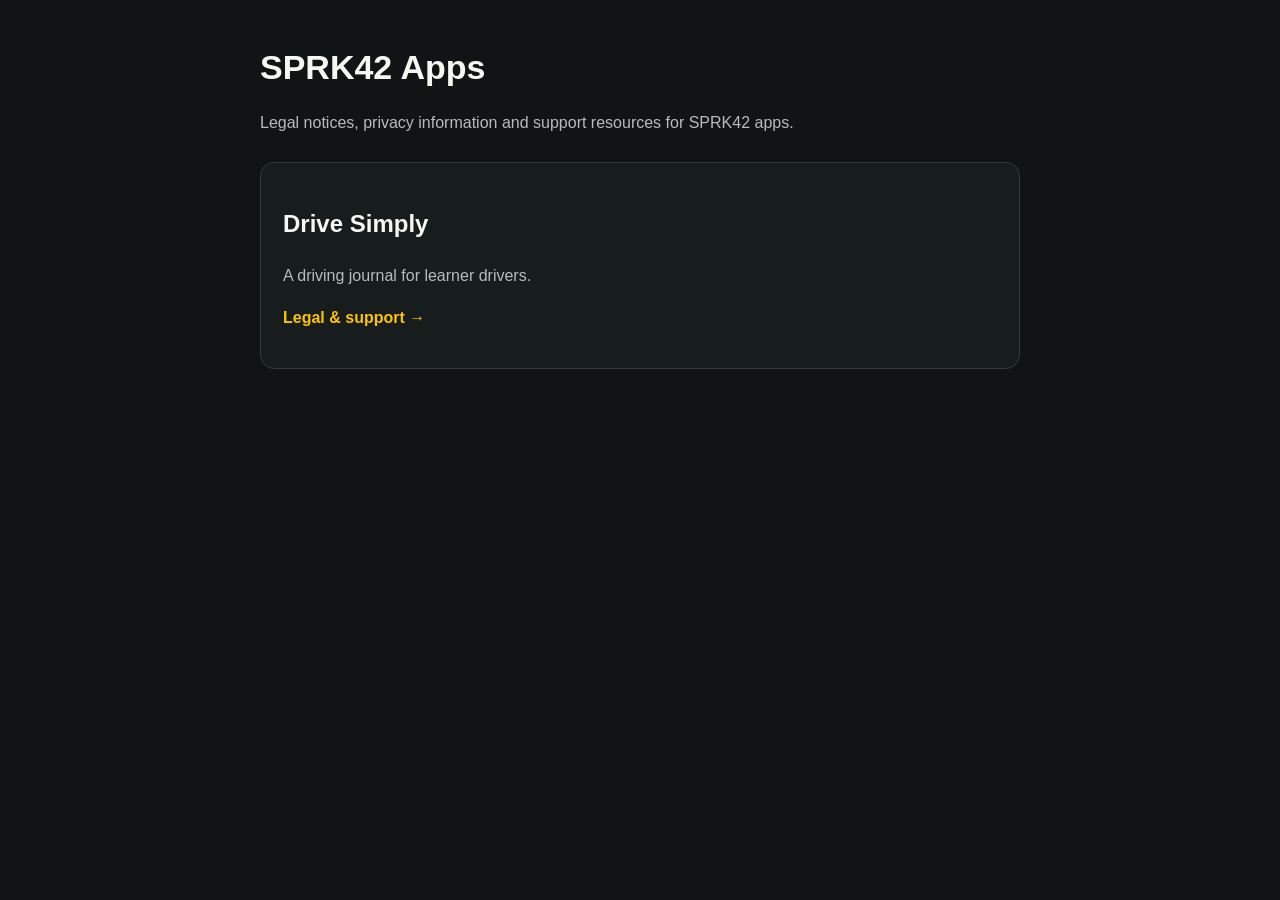
==== index.html @ c8f3bace "Create legal hub landing page" ====
<!DOCTYPE html>
<html lang="en">
<head>
  <meta charset="UTF-8">
  <meta name="viewport" content="width=device-width, initial-scale=1.0">
  <title>SPRK42 Apps — Legal & Support</title>
  <style>
    body{font-family:-apple-system,BlinkMacSystemFont,"Segoe UI",sans-serif;background:#101415;color:#f7f7f2;margin:0;padding:40px 22px;line-height:1.6}
    main{max-width:760px;margin:auto} h1{font-size:34px;margin:0 0 10px} p{color:#b8bcb8} a{color:#ffc400;font-weight:700;text-decoration:none}.card{border:1px solid #343a3b;border-radius:14px;padding:22px;margin-top:26px;background:#171c1d}
  </style>
</head>
<body><main>
  <h1>SPRK42 Apps</h1>
  <p>Legal notices, privacy information and support resources for SPRK42 apps.</p>
  <div class="card"><h2>Drive Simply</h2><p>A driving journal for learner drivers.</p><p><a href="drive-simply/">Legal & support →</a></p></div>
</main></body></html>
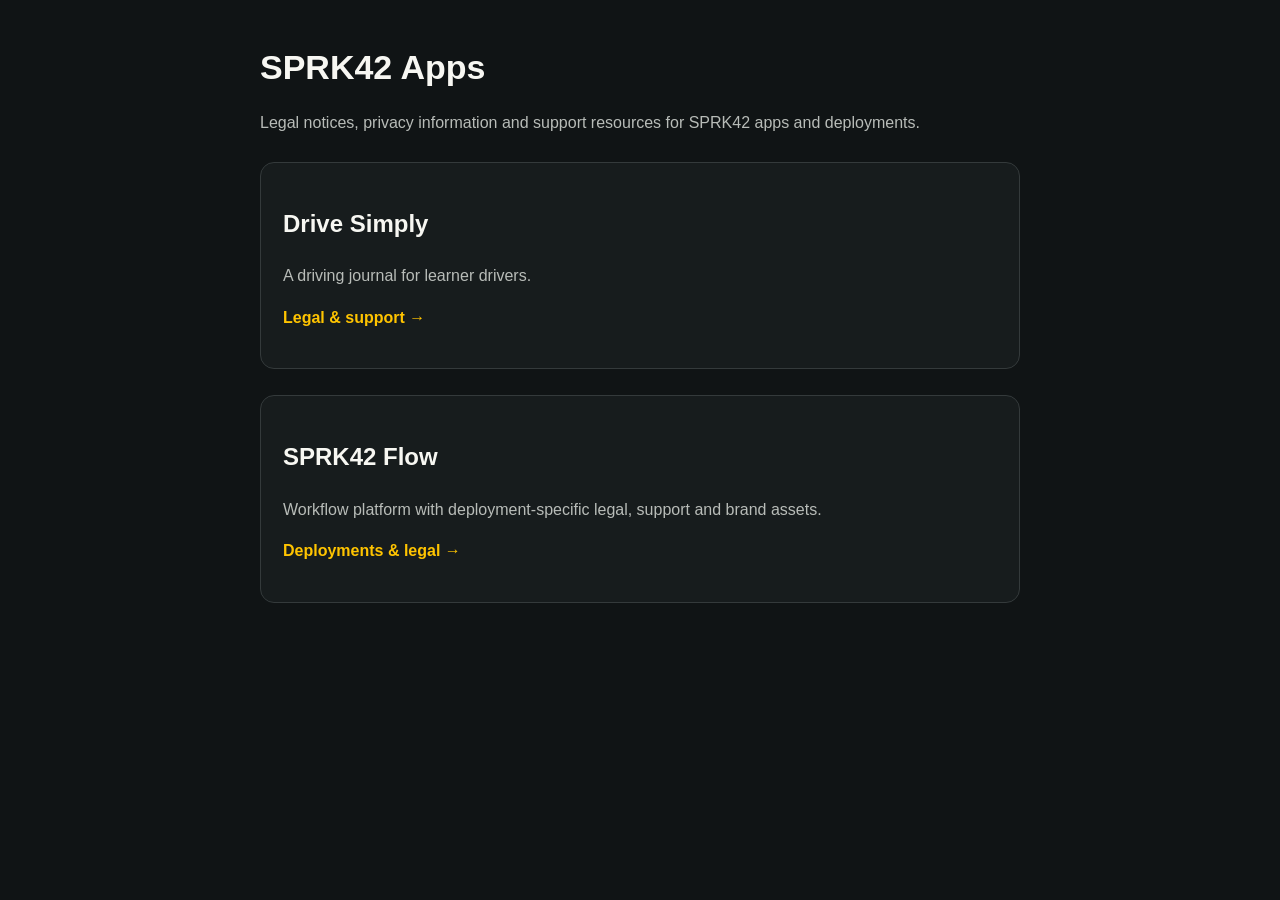
==== commit ab20483b: "Link SPRK42 Flow legal deployments" ====
--- a/index.html
+++ b/index.html
@@ -11,6 +11,7 @@
 </head>
 <body><main>
   <h1>SPRK42 Apps</h1>
-  <p>Legal notices, privacy information and support resources for SPRK42 apps.</p>
+  <p>Legal notices, privacy information and support resources for SPRK42 apps and deployments.</p>
   <div class="card"><h2>Drive Simply</h2><p>A driving journal for learner drivers.</p><p><a href="drive-simply/">Legal & support →</a></p></div>
+  <div class="card"><h2>SPRK42 Flow</h2><p>Workflow platform with deployment-specific legal, support and brand assets.</p><p><a href="sprk42-flow/">Deployments & legal →</a></p></div>
 </main></body></html>
